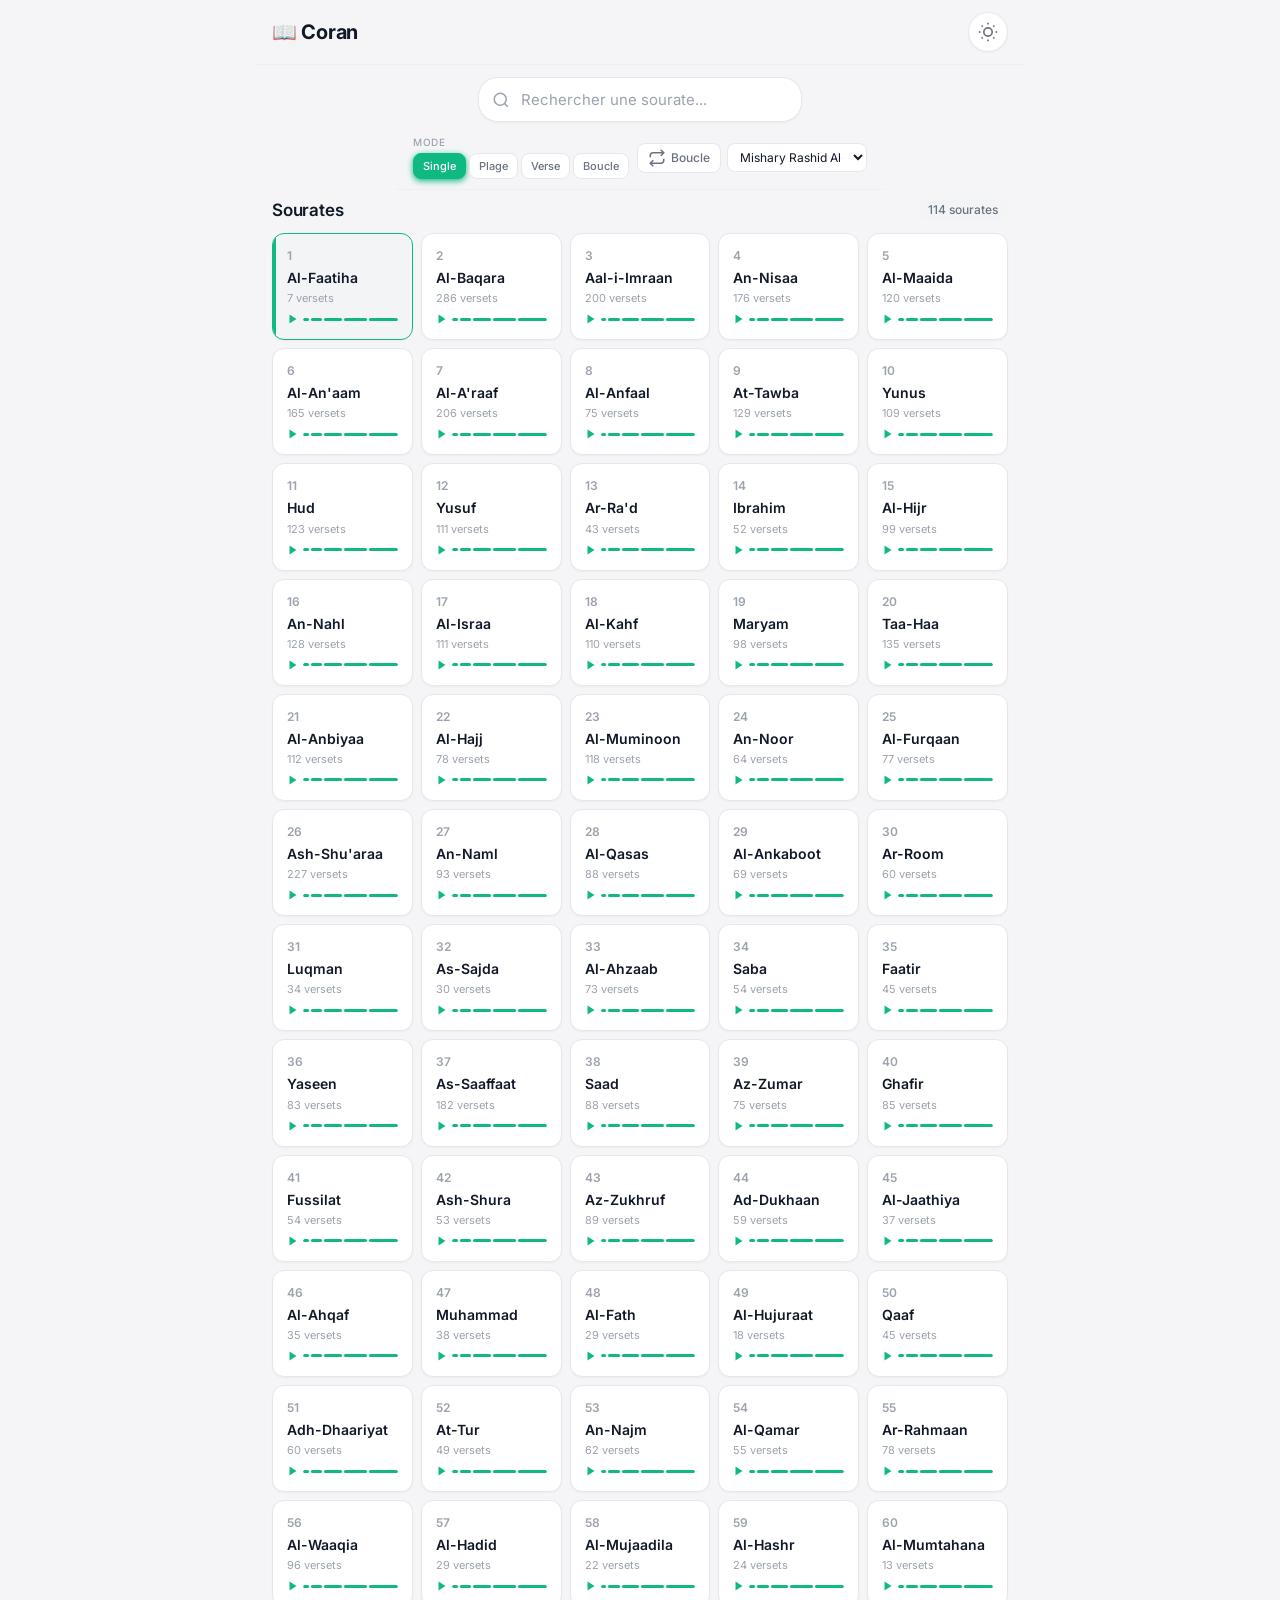
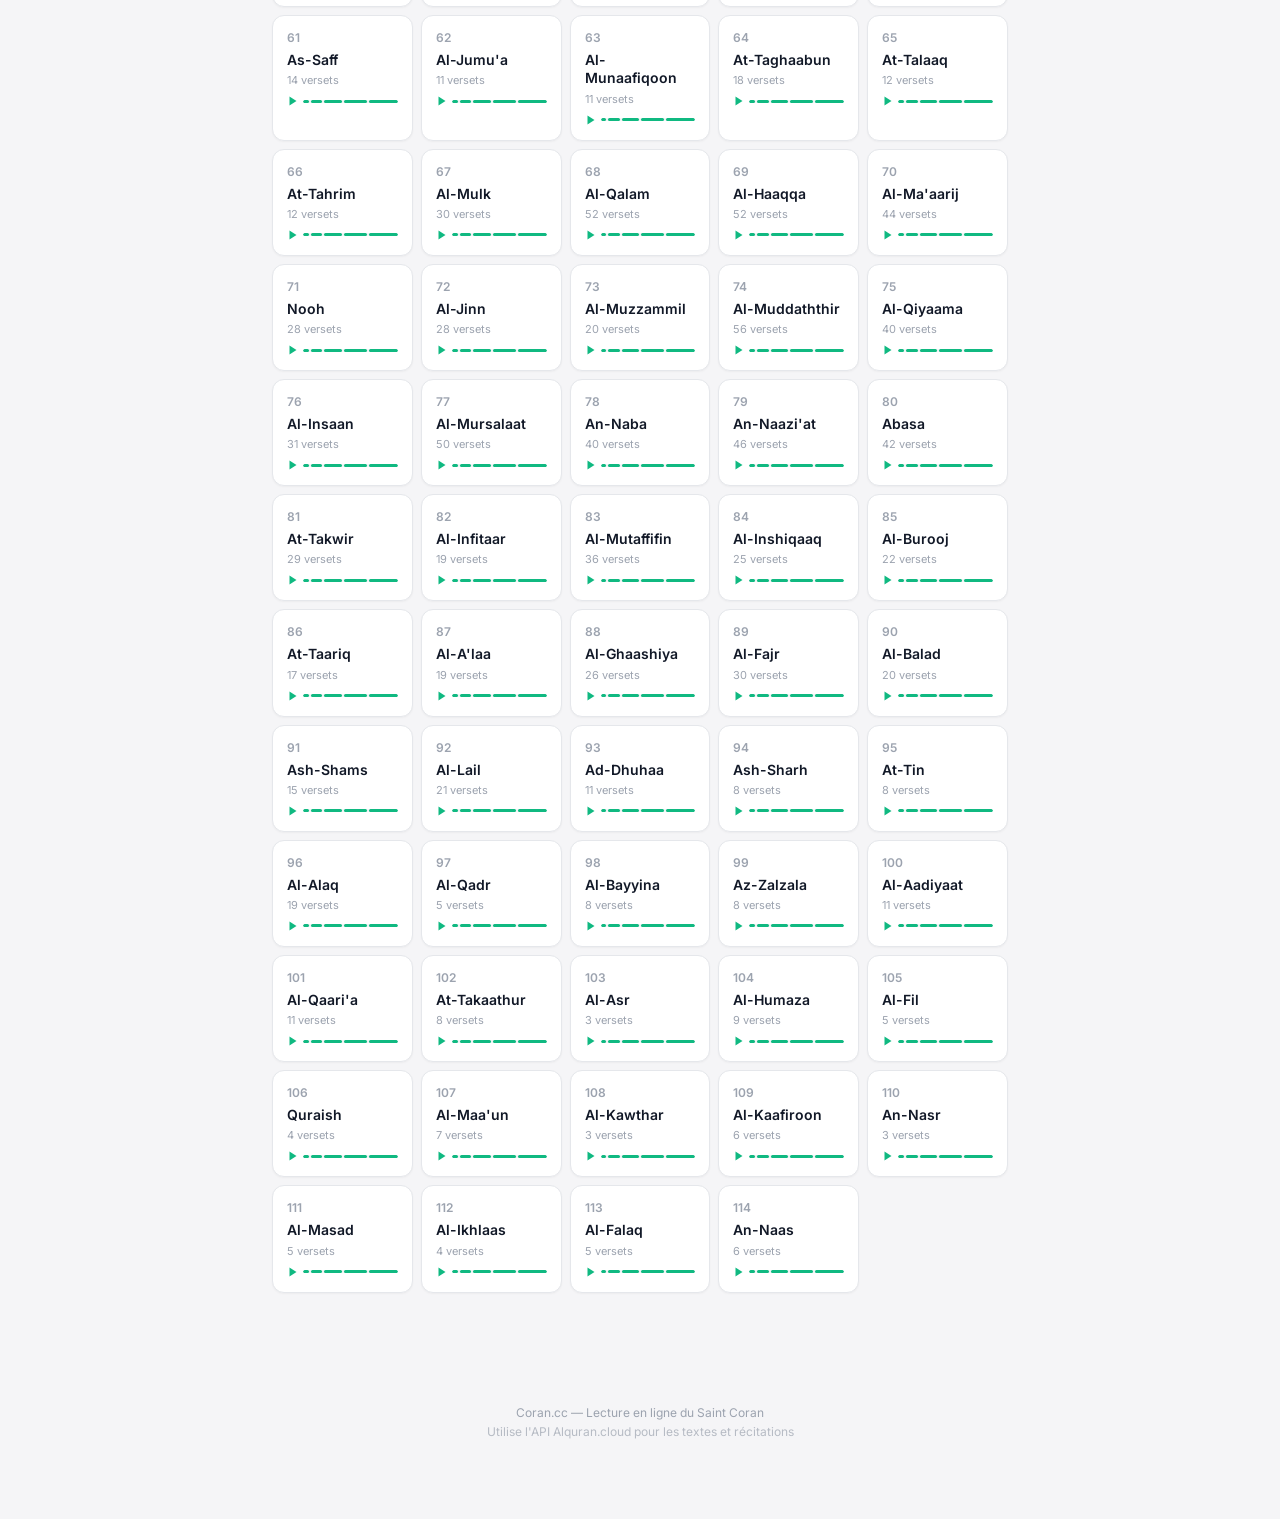
==== coran.html @ bd2a0361 "Fichier unique coran.html avec tout le code inline (CSS+JS dans le HTML, zero fichier externe, pas d" ====
<!DOCTYPE html>
<html lang="fr">
<head>
  <meta charset="UTF-8">
  <meta name="viewport" content="width=device-width, initial-scale=1.0">
  <meta name="description" content="Lisez le Coran en ligne avec récitations audio, traductions et translitérations.">
  <meta name="theme-color" content="#10B981">
  <meta name="apple-mobile-web-app-capable" content="yes">
  <meta name="apple-mobile-web-app-status-bar-style" content="black-translucent">
  <meta name="apple-mobile-web-app-title" content="Coran">
  <link rel="icon" type="image/svg+xml" href="data:image/svg+xml,<svg xmlns='http://www.w3.org/2000/svg' viewBox='0 0 100 100'><rect width='100' height='100' rx='20' fill='%2310B981'/><text x='50' y='68' font-size='50' text-anchor='middle' fill='white' font-family='serif'>ق</text></svg>">
  <title>Coran — Lecture en ligne</title>
  <link rel="preconnect" href="https://fonts.googleapis.com">
  <link rel="preconnect" href="https://fonts.gstatic.com" crossorigin>
  <link href="https://fonts.googleapis.com/css2?family=Amiri:wght@400;700&family=Inter:wght@400;500;600;700&display=swap" rel="stylesheet">
  <style>
/* ============================================================
   Quran Web App — CSS (tout inline, pas de fichier externe)
   ============================================================ */
:root {
  --bg: #F5F5F7;
  --surface: #FFFFFF;
  --surface-alt: #F3F4F6;
  --border: #E5E7EB;
  --text: #111827;
  --text-secondary: #6B7280;
  --text-tertiary: #9CA3AF;
  --primary: #10B981;
  --primary-dark: #059669;
  --danger: #EF4444;
  --warning: #F59E0B;
  --shadow-sm: 0 1px 2px rgba(0,0,0,0.04);
  --shadow-md: 0 4px 12px rgba(0,0,0,0.06);
  --shadow-lg: 0 8px 24px rgba(0,0,0,0.08);
  --radius-sm: 8px;
  --radius-md: 12px;
  --radius-lg: 16px;
  --radius-xl: 20px;
  --header-bg: rgba(245, 245, 247, 0.85);
  --header-border: rgba(229, 231, 235, 0.5);
  --progress-bg: #E5E7EB;
  --glass-bg: rgba(255, 255, 255, 0.88);
  --verse-arabic-bg: #FFFFFF;
  --verse-glow: rgba(16, 185, 129, 0.12);
}
[data-theme="dark"] {
  --bg: #000000;
  --surface: #1C1C1E;
  --surface-alt: #2C2C2E;
  --border: #3A3A3C;
  --text: #F9FAFB;
  --text-secondary: #9CA3AF;
  --text-tertiary: #6B7280;
  --shadow-sm: 0 1px 2px rgba(0,0,0,0.2);
  --shadow-md: 0 4px 12px rgba(0,0,0,0.3);
  --shadow-lg: 0 8px 24px rgba(0,0,0,0.4);
  --header-bg: rgba(0, 0, 0, 0.85);
  --header-border: rgba(58, 58, 60, 0.5);
  --progress-bg: #3A3A3C;
  --verse-arabic-bg: #1C1C1E;
  --verse-glow: rgba(16, 185, 129, 0.15);
}
* { margin: 0; padding: 0; box-sizing: border-box; }
html, body { height: 100%; font-family: 'Inter', -apple-system, BlinkMacSystemFont, 'Segoe UI', sans-serif; background: var(--bg); color: var(--text); -webkit-font-smoothing: antialiased; transition: background 0.3s ease, color 0.3s ease; }
body { overflow-x: hidden; }
::-webkit-scrollbar { width: 6px; }
::-webkit-scrollbar-thumb { background: var(--border); border-radius: 3px; }
#app { display: flex; flex-direction: column; min-height: 100vh; max-width: 768px; margin: 0 auto; position: relative; }
.header { position: sticky; top: 0; z-index: 100; backdrop-filter: blur(20px); -webkit-backdrop-filter: blur(20px); background: var(--header-bg); border-bottom: 0.5px solid var(--header-border); }
.header-content { max-width: 768px; margin: 0 auto; padding: 12px 16px; display: flex; align-items: center; justify-content: space-between; }
.logo { font-size: 20px; font-weight: 700; letter-spacing: -0.3px; }
.header-actions { display: flex; gap: 8px; }
.icon-btn { width: 40px; height: 40px; border: none; background: var(--surface); border-radius: 50%; cursor: pointer; display: flex; align-items: center; justify-content: center; color: var(--text-secondary); transition: all 0.15s ease; box-shadow: var(--shadow-sm); border: 0.5px solid var(--border); }
.icon-btn:hover { color: var(--primary); transform: scale(1.05); }
.icon-btn:active { transform: scale(0.95); }
[data-theme="dark"] .sun { display: none; }
[data-theme="light"] .moon { display: none; }
.reading-options-bar { max-width: 768px; margin: 0 auto; padding: 10px 16px; position: sticky; top: 108px; z-index: 98; backdrop-filter: blur(20px); -webkit-backdrop-filter: blur(20px); background: var(--header-bg); border-bottom: 0.5px solid var(--header-border); }
.options-row { display: flex; align-items: center; justify-content: space-between; gap: 8px; flex-wrap: wrap; }
.mode-selector { display: flex; flex-direction: column; gap: 5px; min-width: 0; }
.mode-selector label { font-size: 10px; font-weight: 500; color: var(--text-tertiary); text-transform: uppercase; letter-spacing: 0.5px; }
.mode-chips { display: flex; gap: 3px; }
.mode-chip { padding: 5px 9px; border: 0.5px solid var(--border); border-radius: var(--radius-sm); background: var(--surface); color: var(--text-secondary); font-size: 11px; font-weight: 500; cursor: pointer; transition: all 0.15s ease; font-family: inherit; }
.mode-chip:hover { color: var(--text); border-color: var(--primary); }
.mode-chip.active { background: var(--primary); color: white; border-color: var(--primary); box-shadow: 0 2px 6px var(--primary); }
.mode-chip:active { transform: scale(0.96); }
.options-row-right { display: flex; align-items: center; gap: 6px; }
.loop-toggle { display: flex; align-items: center; gap: 5px; padding: 5px 10px; border: 0.5px solid var(--border); border-radius: var(--radius-sm); background: var(--surface); color: var(--text-secondary); font-size: 12px; font-weight: 500; cursor: pointer; transition: all 0.15s ease; font-family: inherit; }
.loop-toggle.active { background: var(--warning); color: white; border-color: var(--warning); box-shadow: 0 2px 6px var(--warning); }
.loop-toggle:active { transform: scale(0.96); }
.reciter-select { display: flex; flex-direction: column; gap: 3px; }
.reciter-select select { padding: 5px 8px; border: 0.5px solid var(--border); border-radius: var(--radius-sm); background: var(--surface); color: var(--text); font-size: 12px; font-family: inherit; outline: none; cursor: pointer; max-width: 140px; }
.reciter-select select:focus { border-color: var(--primary); }
.range-config-global, .page-config-global { padding: 8px 16px 10px; background: var(--header-bg); }
.range-config-global { margin-bottom: 0; }
.range-inputs { display: flex; gap: 6px; align-items: center; }
.range-field { display: flex; flex-direction: column; gap: 2px; }
.range-field label { font-size: 9px; color: var(--text-tertiary); text-transform: uppercase; letter-spacing: 0.3px; }
.range-field input { width: 50px; padding: 4px 6px; border: 0.5px solid var(--border); border-radius: 5px; background: var(--surface); color: var(--text); font-size: 12px; font-family: inherit; outline: none; }
.range-apply-btn { padding: 5px 12px; border: none; border-radius: var(--radius-sm); background: var(--primary); color: white; font-size: 11px; font-weight: 500; cursor: pointer; transition: all 0.15s ease; font-family: inherit; white-space: nowrap; }
.range-apply-btn:hover { background: var(--primary-dark); }
.range-apply-btn:active { transform: scale(0.97); }
.page-config-global { padding: 6px 16px 8px; }
.page-input-row { display: flex; gap: 6px; align-items: center; }
.page-input-row label { font-size: 10px; color: var(--text-tertiary); text-transform: uppercase; letter-spacing: 0.3px; white-space: nowrap; }
.page-input-row input { width: 60px; padding: 4px 6px; border: 0.5px solid var(--border); border-radius: 5px; background: var(--surface); color: var(--text); font-size: 12px; font-family: inherit; outline: none; }
.page-go-btn { padding: 5px 12px; border: none; border-radius: var(--radius-sm); background: var(--primary); color: white; font-size: 11px; font-weight: 500; cursor: pointer; transition: all 0.15s ease; font-family: inherit; white-space: nowrap; }
.page-go-btn:hover { background: var(--primary-dark); }
.page-go-btn:active { transform: scale(0.97); }
.search-container { max-width: 768px; margin: 0 auto; padding: 12px 16px 4px; position: relative; z-index: 97; }
.search-box { position: relative; display: flex; align-items: center; }
.search-icon { position: absolute; left: 14px; color: var(--text-tertiary); pointer-events: none; }
#searchInput { width: 100%; padding: 12px 40px 12px 42px; border: 0.5px solid var(--border); border-radius: var(--radius-xl); background: var(--surface); color: var(--text); font-size: 15px; font-family: inherit; outline: none; transition: all 0.15s ease; box-shadow: var(--shadow-sm); }
#searchInput:focus { border-color: var(--primary); box-shadow: 0 0 0 3px var(--primary), var(--shadow-sm); }
#searchInput::placeholder { color: var(--text-tertiary); }
.search-clear { position: absolute; right: 10px; width: 28px; height: 28px; border: none; background: var(--surface-alt); border-radius: 50%; cursor: pointer; display: flex; align-items: center; justify-content: center; color: var(--text-secondary); font-size: 14px; transition: all 0.15s ease; }
.search-clear:hover { color: var(--danger); }
.search-results { position: absolute; top: 100%; left: 0; right: 0; background: var(--surface); border-radius: var(--radius-lg); box-shadow: var(--shadow-lg); border: 0.5px solid var(--border); max-height: 300px; overflow-y: auto; z-index: 200; }
.search-result-item { padding: 12px 16px; cursor: pointer; border-bottom: 0.5px solid var(--border); transition: background 0.1s ease; display: flex; align-items: center; gap: 10px; }
.search-result-item:hover { background: var(--surface-alt); }
.search-result-item:last-child { border-bottom: none; }
.search-result-item .sr-number { width: 32px; height: 32px; border-radius: 50%; background: var(--surface-alt); display: flex; align-items: center; justify-content: center; font-size: 12px; font-weight: 600; color: var(--text-secondary); flex-shrink: 0; }
.search-result-item .sr-info { flex: 1; }
.search-result-item .sr-name { font-size: 14px; font-weight: 500; color: var(--text); }
.search-result-item .sr-meta { font-size: 11px; color: var(--text-tertiary); margin-top: 2px; }
.main { flex: 1; padding-bottom: 80px; }
.section { max-width: 768px; margin: 0 auto; padding: 8px 16px 16px; }
.section-header { display: flex; align-items: center; justify-content: space-between; margin-bottom: 12px; }
.section-header h2 { font-size: 17px; font-weight: 600; letter-spacing: -0.2px; }
.badge { font-size: 12px; padding: 4px 10px; border-radius: 10px; background: var(--surface-alt); color: var(--text-secondary); font-weight: 500; }
.surah-grid { display: grid; grid-template-columns: repeat(auto-fill, minmax(140px, 1fr)); gap: 8px; }
.surah-card { background: var(--surface); border: 0.5px solid var(--border); border-radius: var(--radius-md); padding: 14px; cursor: pointer; transition: all 0.15s ease; box-shadow: var(--shadow-sm); position: relative; overflow: hidden; }
.surah-card:hover { transform: translateY(-2px); box-shadow: var(--shadow-md); border-color: var(--primary); }
.surah-card:active { transform: translateY(0); }
.surah-card.active { border-color: var(--primary); background: var(--surface-alt); }
.surah-card.active::before { content: ''; position: absolute; left: 0; top: 0; bottom: 0; width: 3px; background: var(--primary); border-radius: 0 2px 2px 0; }
.surah-card-number { font-size: 12px; font-weight: 600; color: var(--text-tertiary); margin-bottom: 6px; }
.surah-card-name { font-size: 14px; font-weight: 600; color: var(--text); margin-bottom: 4px; line-height: 1.3; }
.surah-card-meta { font-size: 11px; color: var(--text-tertiary); }
.surah-card-audio { margin-top: 8px; display: flex; align-items: center; gap: 4px; }
.surah-card-audio svg { width: 12px; height: 12px; color: var(--primary); flex-shrink: 0; }
.surah-card-audio .audio-dots { display: flex; gap: 2px; flex: 1; height: 3px; background: var(--surface-alt); border-radius: 2px; overflow: hidden; }
.surah-card-audio .audio-dots span { display: block; height: 100%; background: var(--primary); border-radius: 2px; }
.surah-downloaded-badge { position: absolute; top: 6px; right: 6px; font-size: 10px; color: var(--primary); font-weight: 600; }
.reader-header { display: flex; align-items: center; justify-content: space-between; margin-bottom: 16px; padding-top: 4px; }
.back-btn { display: flex; align-items: center; gap: 6px; padding: 8px 14px; border: 0.5px solid var(--border); border-radius: var(--radius-sm); background: var(--surface); color: var(--text); font-size: 14px; font-weight: 500; cursor: pointer; transition: all 0.15s ease; font-family: inherit; }
.back-btn:hover { border-color: var(--primary); color: var(--primary); }
.back-btn:active { transform: scale(0.97); }
.reader-info { flex: 1; text-align: center; }
#readerSurahName { font-size: 18px; font-weight: 700; margin-bottom: 4px; }
.verse-badge { display: inline-block; font-size: 12px; font-weight: 500; color: white; background: var(--primary); padding: 2px 10px; border-radius: 10px; }
.text-options { display: flex; gap: 4px; background: var(--surface-alt); border-radius: var(--radius-md); padding: 3px; margin-bottom: 12px; }
.opt-btn { padding: 6px 12px; border: none; border-radius: var(--radius-sm); background: transparent; color: var(--text-secondary); font-size: 12px; font-weight: 500; cursor: pointer; transition: all 0.15s ease; font-family: inherit; white-space: nowrap; }
.opt-btn.active { background: var(--surface); color: var(--text); box-shadow: var(--shadow-sm); }
.opt-btn:hover:not(.active) { color: var(--text); }
.verse-display { background: var(--surface); border: 0.5px solid var(--border); border-radius: var(--radius-xl); padding: 24px; margin-bottom: 16px; box-shadow: var(--shadow-md); min-height: 200px; transition: all 0.2s ease; }
.verse-display.reciting { box-shadow: 0 0 0 1.5px var(--primary), var(--shadow-lg), 0 0 30px var(--verse-glow); }
.verse-arabic { text-align: center; min-height: 80px; }
.verse-number { font-size: 13px; font-weight: 500; color: var(--text-tertiary); margin-bottom: 12px; }
.arabic-text { font-family: 'Amiri', 'Traditional Arabic', 'Scheherazade New', serif; font-size: clamp(24px, 5vw, 36px); line-height: 2; color: var(--text); font-weight: 400; direction: rtl; text-align: center; word-spacing: 0.05em; }
.verse-transliteration { margin-top: 16px; padding: 14px; background: var(--surface-alt); border-radius: var(--radius-md); text-align: center; }
.translit-text { font-size: 14px; line-height: 1.6; color: var(--text-secondary); font-style: italic; }
.verse-translation { margin-top: 16px; padding: 14px; background: var(--surface-alt); border-radius: var(--radius-md); }
.translation-text { font-size: 14px; line-height: 1.6; color: var(--text); text-align: left; }
.player-controls { background: var(--surface); border: 0.5px solid var(--border); border-radius: var(--radius-xl); padding: 14px 16px; box-shadow: var(--shadow-md); }
.player-info { display: flex; align-items: center; justify-content: space-between; margin-bottom: 10px; }
.player-status { font-size: 12px; font-weight: 500; color: var(--text-secondary); }
.player-time { font-size: 12px; color: var(--text-tertiary); font-variant-numeric: tabular-nums; }
.player-buttons { display: flex; align-items: center; justify-content: center; gap: 4px; margin-bottom: 10px; }
.player-btn { width: 44px; height: 44px; border: 0.5px solid var(--border); border-radius: 50%; background: var(--surface); color: var(--text); cursor: pointer; display: flex; align-items: center; justify-content: center; transition: all 0.15s ease; box-shadow: var(--shadow-sm); }
.player-btn:hover { color: var(--primary); border-color: var(--primary); transform: scale(1.05); }
.player-btn:active { transform: scale(0.93); }
.play-btn { width: 56px; height: 56px; border-radius: 50%; background: var(--primary); color: white; border: none; box-shadow: 0 4px 12px var(--primary), 0 2px 4px rgba(0,0,0,0.1); }
.play-btn:hover { transform: scale(1.06); background: var(--primary-dark); }
.play-btn:active { transform: scale(0.95); }
.player-progress { padding: 0 4px; }
.progress-bar { width: 100%; height: 4px; -webkit-appearance: none; appearance: none; background: var(--progress-bg); border-radius: 2px; outline: none; cursor: pointer; }
.progress-bar::-webkit-slider-thumb { -webkit-appearance: none; width: 14px; height: 14px; border-radius: 50%; background: var(--primary); cursor: pointer; box-shadow: 0 1px 4px rgba(0,0,0,0.2); }
.progress-bar::-moz-range-thumb { width: 14px; height: 14px; border-radius: 50%; background: var(--primary); cursor: pointer; border: none; }
.footer { text-align: center; padding: 16px 16px 80px; font-size: 12px; color: var(--text-tertiary); max-width: 768px; margin: 0 auto; }
.footer-small { margin-top: 4px; opacity: 0.7; }
.download-btn { display: flex; align-items: center; justify-content: center; gap: 8px; width: 100%; padding: 12px; border: 0.5px solid var(--border); border-radius: var(--radius-md); background: var(--surface); color: var(--text); font-size: 14px; font-weight: 500; cursor: pointer; transition: all 0.15s ease; margin-top: 8px; font-family: inherit; box-shadow: var(--shadow-sm); }
.download-btn:hover { border-color: var(--primary); color: var(--primary); box-shadow: var(--shadow-md); }
.download-btn:active { transform: scale(0.98); }
.loading-spinner { display: flex; align-items: center; justify-content: center; padding: 40px; gap: 8px; }
.spinner { width: 24px; height: 24px; border: 2px solid var(--border); border-top-color: var(--primary); border-radius: 50%; animation: spin 0.8s linear infinite; }
@keyframes spin { to { transform: rotate(360deg); } }
.empty-state { text-align: center; padding: 40px 20px; color: var(--text-tertiary); }
.empty-state svg { width: 48px; height: 48px; margin-bottom: 12px; opacity: 0.4; }
.empty-state p { font-size: 14px; }
@media (max-width: 480px) {
  .surah-grid { grid-template-columns: repeat(2, 1fr); gap: 6px; }
  .surah-card { padding: 10px; }
  .surah-card-name { font-size: 13px; }
  .mode-chips { flex-wrap: wrap; }
  .options-row { flex-direction: column; align-items: stretch; }
  .mode-selector { flex-direction: row; align-items: center; gap: 8px; }
  .mode-selector label { display: none; }
  .mode-chips { flex: 1; justify-content: space-around; }
  .options-row-right { justify-content: center; }
  .range-inputs { flex-wrap: wrap; }
  .range-field { min-width: 60px; }
  .page-input-row { flex-wrap: wrap; }
  .page-input-row input { width: 60px; }
}
@media (prefers-reduced-motion: reduce) { * { animation-duration: 0.01ms !important; transition-duration: 0.01ms !important; } }
  </style>
</head>
<body>
  <div id="app">
    <header class="header">
      <div class="header-content">
        <h1 class="logo">📖 Coran</h1>
        <div class="header-actions">
          <button class="icon-btn" id="themeToggle" title="Changer le thème">
            <svg class="sun" width="20" height="20" viewBox="0 0 24 24" fill="none" stroke="currentColor" stroke-width="2"><circle cx="12" cy="12" r="5"/><line x1="12" y1="1" x2="12" y2="3"/><line x1="12" y1="21" x2="12" y2="23"/><line x1="4.22" y1="4.22" x2="5.64" y2="5.64"/><line x1="18.36" y1="18.36" x2="19.78" y2="19.78"/><line x1="1" y1="12" x2="3" y2="12"/><line x1="21" y1="12" x2="23" y2="12"/><line x1="4.22" y1="19.78" x2="5.64" y2="18.36"/><line x1="18.36" y1="5.64" x2="19.78" y2="4.22"/></svg>
            <svg class="moon" width="20" height="20" viewBox="0 0 24 24" fill="none" stroke="currentColor" stroke-width="2"><path d="M21 12.79A9 9 0 1 1 11.21 3 7 7 0 0 0 21 12.79z"/></svg>
          </button>
        </div>
      </div>
    </header>
    <div class="search-container">
      <div class="search-box">
        <svg class="search-icon" width="18" height="18" viewBox="0 0 24 24" fill="none" stroke="currentColor" stroke-width="2"><circle cx="11" cy="11" r="8"/><line x1="21" y1="21" x2="16.65" y2="16.65"/></svg>
        <input type="text" id="searchInput" placeholder="Rechercher une sourate..." autocomplete="off">
        <button class="search-clear" id="searchClear" style="display:none">✕</button>
      </div>
      <div class="search-results" id="searchResults" style="display:none"></div>
    </div>
    <div class="reading-options-bar">
      <div class="options-row">
        <div class="mode-selector">
          <label>Mode</label>
          <div class="mode-chips">
            <button class="mode-chip active" data-mode="single">Single</button>
            <button class="mode-chip" data-mode="range">Plage</button>
            <button class="mode-chip" data-mode="page">Verse</button>
            <button class="mode-chip" data-mode="loop">Boucle</button>
          </div>
        </div>
        <div class="options-row-right">
          <button class="loop-toggle" id="loopToggle" title="Activer la boucle">
            <svg width="18" height="18" viewBox="0 0 24 24" fill="none" stroke="currentColor" stroke-width="2"><polyline points="17 1 21 5 17 9"/><path d="M3 11V9a4 4 0 0 1 4-4h14"/><polyline points="7 23 3 19 7 15"/><path d="M21 13v2a4 4 0 0 1-4 4H3"/></svg>
            <span>Boucle</span>
          </button>
          <div class="reciter-select">
            <select id="reciterSelect"></select>
          </div>
        </div>
      </div>
      <div class="range-config-global" id="rangeConfigGlobal" style="display:none">
        <div class="range-inputs">
          <div class="range-field">
            <label>Du verset</label>
            <input type="number" id="rangeStartGlobal" min="1" value="1">
          </div>
          <div class="range-field">
            <label>Au verset</label>
            <input type="number" id="rangeEndGlobal" min="1" value="5">
          </div>
          <button class="range-apply-btn" id="rangeApplyBtnGlobal">Appliquer</button>
        </div>
      </div>
      <div class="page-config-global" id="pageConfigGlobal" style="display:none">
        <div class="page-input-row">
          <label style="font-size:10px;color:var(--text-tertiary);text-transform:uppercase;letter-spacing:0.3px;white-space:nowrap">Aller au verset</label>
          <input type="number" id="pageInputGlobal" min="1" max="604" value="1" style="width:60px;padding:4px 6px;border:0.5px solid var(--border);border-radius:5px;background:var(--surface);color:var(--text);font-size:12px;font-family:inherit;outline:none">
          <button class="page-go-btn" id="pageGoBtnGlobal">Aller</button>
        </div>
      </div>
    </div>
    <main class="main">
      <section class="section" id="surahList">
        <div class="section-header">
          <h2>Sourates</h2>
          <span class="badge" id="surahCount">114 sourates</span>
        </div>
        <div class="surah-grid" id="surahGrid"></div>
      </section>
      <section class="section" id="readerSection" style="display:none">
        <div class="reader-header">
          <button class="back-btn" id="backToList">
            <svg width="24" height="24" viewBox="0 0 24 24" fill="none" stroke="currentColor" stroke-width="2"><polyline points="15 18 9 12 15 6"/></svg>
            Retour
          </button>
          <div class="reader-info">
            <h2 id="readerSurahName">—</h2>
            <span id="readerVerseInfo" class="verse-badge">Verset 1</span>
          </div>
        </div>
        <div class="text-options">
          <button class="opt-btn active" data-opt="arabic">Arabe</button>
          <button class="opt-btn" data-opt="transliteration">Phonétique</button>
          <button class="opt-btn" data-opt="translation">Traduction</button>
        </div>
        <div class="verse-display" id="verseDisplay">
          <div class="verse-arabic" id="verseArabic">
            <p class="verse-number" id="verseNumber">1</p>
            <p class="arabic-text" id="arabicText">—</p>
          </div>
          <div class="verse-transliteration" id="verseTransliteration" style="display:none">
            <p class="translit-text" id="transliterationText">—</p>
          </div>
          <div class="verse-translation" id="verseTranslation" style="display:none">
            <p class="translation-text" id="translationText">—</p>
          </div>
        </div>
        <div class="player-controls">
          <div class="player-info">
            <span class="player-status" id="playerStatus">Prêt</span>
            <span class="player-time" id="playerTime">0:00</span>
          </div>
          <div class="player-buttons">
            <button class="player-btn" id="prevSurahBtn" title="Sourate précédente">
              <svg width="20" height="20" viewBox="0 0 24 24" fill="none" stroke="currentColor" stroke-width="2"><polygon points="19 20 9 12 19 4 19 20"/><line x1="5" y1="19" x2="5" y2="5"/></svg>
            </button>
            <button class="player-btn" id="prevVerseBtn" title="Verset précédent">
              <svg width="20" height="20" viewBox="0 0 24 24" fill="none" stroke="currentColor" stroke-width="2"><polygon points="11 19 2 12 11 5 11 19"/><polygon points="22 19 13 12 22 5 22 19"/></svg>
            </button>
            <button class="play-btn" id="playBtn" title="Lecture / Pause">
              <svg class="play-icon" width="32" height="32" viewBox="0 0 24 24" fill="currentColor"><polygon points="5 3 19 12 5 21 5 3"/></svg>
              <svg class="pause-icon" width="32" height="32" viewBox="0 0 24 24" fill="currentColor" style="display:none"><rect x="6" y="4" width="4" height="16"/><rect x="14" y="4" width="4" height="16"/></svg>
            </button>
            <button class="player-btn" id="nextVerseBtn" title="Verset suivant">
              <svg width="20" height="20" viewBox="0 0 24 24" fill="none" stroke="currentColor" stroke-width="2"><polygon points="23 19 14 12 23 5 23 19"/><polygon points="10 19 5 12 10 5 10 19"/></svg>
            </button>
            <button class="player-btn" id="nextSurahBtn" title="Sourate suivante">
              <svg width="20" height="20" viewBox="0 0 24 24" fill="none" stroke="currentColor" stroke-width="2"><polygon points="5 20 15 12 5 4 5 20"/><line x1="19" y1="19" x2="19" y2="5"/></svg>
            </button>
          </div>
          <div class="player-progress">
            <input type="range" class="progress-bar" id="progressBar" min="0" max="100" value="0" step="0.1">
          </div>
        </div>
        <button class="download-btn" id="downloadBtn" title="Télécharger pour hors-ligne">
          <svg width="20" height="20" viewBox="0 0 24 24" fill="none" stroke="currentColor" stroke-width="2"><path d="M21 15v4a2 2 0 0 1-2 2H5a2 2 0 0 1-2-2v-4"/><polyline points="7 10 12 15 17 10"/><line x1="12" y1="15" x2="12" y2="3"/></svg>
          <span>Télécharger</span>
        </button>
      </section>
    </main>
    <audio id="audioPlayer" style="display:none"></audio>
    <footer class="footer">
      <p>Coran.cc — Lecture en ligne du Saint Coran</p>
      <p class="footer-small">Utilise l'API Alquran.cloud pour les textes et récitations</p>
    </footer>
  </div>
  <script>
// ============================================================
// Quran Web App — JavaScript (tout inline, pas de fichier externe)
// ============================================================

const API = 'https://api.alquran.cloud/v1';

const SURAH_NAMES = [
  'Al-Faatiha','Al-Baqara','Aal-i-Imraan','An-Nisaa','Al-Maaida',
  "Al-An'aam","Al-A'raaf","Al-Anfaal","At-Tawba","Yunus",
  'Hud','Yusuf',"Ar-Ra'd","Ibrahim","Al-Hijr",
  'An-Nahl','Al-Israa','Al-Kahf','Maryam','Taa-Haa',
  'Al-Anbiyaa','Al-Hajj','Al-Muminoon','An-Noor','Al-Furqaan',
  "Ash-Shu'araa","An-Naml","Al-Qasas","Al-Ankaboot","Ar-Room",
  'Luqman','As-Sajda','Al-Ahzaab','Saba','Faatir',
  'Yaseen','As-Saaffaat','Saad','Az-Zumar','Ghafir',
  'Fussilat','Ash-Shura','Az-Zukhruf','Ad-Dukhaan','Al-Jaathiya',
  'Al-Ahqaf','Muhammad','Al-Fath','Al-Hujuraat','Qaaf',
  'Adh-Dhaariyat','At-Tur','An-Najm','Al-Qamar','Ar-Rahmaan',
  'Al-Waaqia','Al-Hadid','Al-Mujaadila','Al-Hashr','Al-Mumtahana',
  'As-Saff','Al-Jumu\'a','Al-Munaafiqoon','At-Taghaabun','At-Talaaq',
  'At-Tahrim','Al-Mulk','Al-Qalam','Al-Haaqqa','Al-Ma\'aarij',
  'Nooh','Al-Jinn','Al-Muzzammil','Al-Muddaththir','Al-Qiyaama',
  'Al-Insaan','Al-Mursalaat','An-Naba','An-Naazi\'at','Abasa','At-Takwir',
  'Al-Infitaar','Al-Mutaffifin','Al-Inshiqaaq','Al-Burooj','At-Taariq',
  "Al-A'laa","Al-Ghaashiya",'Al-Fajr','Al-Balad','Ash-Shams',
  'Al-Lail','Ad-Dhuhaa','Ash-Sharh','At-Tin','Al-Alaq',
  'Al-Qadr','Al-Bayyina','Az-Zalzala','Al-Aadiyaat','Al-Qaari\'a',
  'At-Takaathur','Al-Asr','Al-Humaza','Al-Fil','Quraish',
  "Al-Maa'un",'Al-Kawthar','Al-Kaafiroon','An-Nasr','Al-Masad',
  'Al-Ikhlaas','Al-Falaq','An-Naas',
];

const AYAH_COUNTS = [
  7,286,200,176,120,165,206,75,129,109,123,111,43,52,99,128,111,110,98,135,
  112,78,118,64,77,227,93,88,69,60,34,30,73,54,45,83,182,88,75,85,54,53,
  89,59,37,35,38,29,18,45,60,49,62,55,78,96,29,22,24,13,14,11,11,18,12,
  12,30,52,52,44,28,28,20,56,40,31,50,40,46,42,29,19,36,25,22,17,19,26,
  30,20,15,21,11,8,8,19,5,8,8,11,11,8,3,9,5,4,7,3,6,3,5,4,5,6,
];

const RECITERS = [
  { id: 'ar.alafasy', label: 'Mishary Rashid Al-Afasy' },
  { id: 'ar.husary', label: 'Mahmoud Khalil Al-Husary' },
  { id: 'ar.husarymujawwad', label: 'Al-Husary (Mujawwad)' },
  { id: 'ar.minshawi', label: 'Mohamed Siddiq El-Minshawi' },
  { id: 'ar.minshawimujawwad', label: 'El-Minshawi (Mujawwad)' },
  { id: 'ar.abdulbasitmurattal', label: 'Abdul Basit (Murattal)' },
  { id: 'ar.abdulbasitmujawwad', label: 'Abdul Basit (Mujawwad)' },
  { id: 'ar.shaatree', label: 'Abu Bakr Al-Shaatree' },
  { id: 'ar.abdurrahmaansudais', label: 'Abdurrahman As-Sudais' },
  { id: 'ar.saoodshuraym', label: 'Saood Al-Shuraym' },
  { id: 'ar.hudhaify', label: 'Ali Al-Hudhaify' },
  { id: 'ar.mahermuaiqly', label: 'Maher Al Muaiqly' },
  { id: 'ar.yasseraldossari', label: 'Yasser Al-Dossari' },
  { id: 'ar.ahmedajamy', label: 'Ahmed Al-Ajamy' },
  { id: 'ar.nasseralqatami', label: 'Nasser Al-Qatami' },
  { id: 'ar.hanirifai', label: 'Hani Ar-Rifai' },
];

const state = {
  currentSurah: 1,
  currentVerse: 1,
  reciter: 'ar.alafasy',
  showArabic: true,
  showTransliteration: false,
  showTranslation: false,
  theme: localStorage.getItem('quran-theme') || 'light',
  isPlaying: false,
  searchQuery: '',
  readingMode: 'single',
  rangeStart: 1,
  rangeEnd: 5,
  loopEnabled: false,
  currentPage: 1,
  downloadedSurahs: {},
  downloading: {},
};

const $ = (sel) => document.querySelector(sel);
const $$ = (sel) => document.querySelectorAll(sel);

function init() {
  applyTheme(state.theme);
  loadSurahs();
  setupEventListeners();
  setupAudioPlayer();
  loadCacheStatus();
  syncGlobalUI();
}

function syncGlobalUI() {
  $$('.mode-chip').forEach(chip => {
    chip.classList.toggle('active', chip.dataset.mode === state.readingMode);
  });
  const loopBtn = $('#loopToggle');
  loopBtn.classList.toggle('active', state.loopEnabled);
  loopBtn.querySelector('span').textContent = state.loopEnabled ? 'Boucle ✓' : 'Boucle';
  $('#rangeConfigGlobal').style.display = state.readingMode === 'range' ? 'block' : 'none';
  $('#rangeStartGlobal').value = state.rangeStart;
  $('#rangeEndGlobal').value = state.rangeEnd;
  $('#pageConfigGlobal').style.display = state.readingMode === 'page' ? 'block' : 'none';
  $('#pageInputGlobal').value = state.currentPage;
  const reciterSelect = $('#reciterSelect');
  reciterSelect.value = state.reciter;
}

function applyTheme(theme) {
  document.documentElement.setAttribute('data-theme', theme);
  localStorage.setItem('quran-theme', theme);
}

function toggleTheme() {
  state.theme = state.theme === 'light' ? 'dark' : 'light';
  applyTheme(state.theme);
}

function loadSurahs() {
  const grid = $('#surahGrid');
  const countEl = $('#surahCount');
  grid.innerHTML = '<div class="loading-spinner"><div class="spinner"></div></div>';
  try {
    renderSurahList(grid);
    countEl.textContent = `${SURAH_NAMES.length} sourates`;
  } catch {
    grid.innerHTML = '<div class="empty-state"><p>Impossible de charger les sourates.</p></div>';
  }
}

function renderSurahList(grid) {
  grid.innerHTML = '';
  SURAH_NAMES.forEach((name, i) => {
    const num = i + 1;
    const count = AYAH_COUNTS[i];
    const card = document.createElement('div');
    card.className = 'surah-card' + (num === state.currentSurah ? ' active' : '');
    card.dataset.surah = num;
    const dots = Array.from({ length: 5 }, (_, j) =>
      `<span style="width:${(j + 1) * 20}%"></span>`
    ).join('');
    const badge = state.downloadedSurahs[num] ? '<span class="surah-downloaded-badge" style="position:absolute;top:6px;right:6px;font-size:10px;color:var(--primary);font-weight:600">✓</span>' : '';
    card.innerHTML = `
      ${badge}
      <div class="surah-card-number">${num}</div>
      <div class="surah-card-name">${name}</div>
      <div class="surah-card-meta">${count} versets</div>
      <div class="surah-card-audio">
        <svg viewBox="0 0 24 24" fill="currentColor"><polygon points="5 3 19 12 5 21 5 3"/></svg>
        <div class="audio-dots">${dots}</div>
      </div>
    `;
    card.addEventListener('click', () => openSurah(num));
    grid.appendChild(card);
  });
  const active = grid.querySelector('.surah-card.active');
  if (active) {
    setTimeout(() => active.scrollIntoView({ behavior: 'smooth', block: 'center' }), 100);
  }
}

function openSurah(surahNum) {
  state.currentSurah = surahNum;
  state.currentVerse = 1;
  state.isPlaying = false;
  $('#surahList').style.display = 'none';
  $('#readerSection').style.display = 'block';
  $('#readerSurahName').textContent = SURAH_NAMES[surahNum - 1];
  const total = AYAH_COUNTS[surahNum - 1];
  $('#readerVerseInfo').textContent = `Verset 1 / ${total}`;
  $('#verseNumber').textContent = '1';
  $('#verseNumber').style.opacity = '0';
  $('#arabicText').textContent = 'Chargement...';
  $('#transliterationText').textContent = '';
  $('#translationText').textContent = '';
  updatePlayButton();
  updatePlayerStatus('Prêt');
  $('#audioPlayer').currentTime = 0;
  $('#progressBar').value = 0;
  loadVerse(surahNum, 1);
  renderSurahList($('#surahGrid'));
  history.replaceState(null, '', `#surah-${surahNum}`);
}

function closeReader() {
  if (state.isPlaying) stopPlayback();
  $('#readerSection').style.display = 'none';
  $('#surahList').style.display = 'block';
  $('#audioPlayer').pause();
  state.isPlaying = false;
  updatePlayButton();
  renderSurahList($('#surahGrid'));
}

function setReadingMode(mode) {
  state.readingMode = mode;
  state.loopEnabled = false;
  $$('.mode-chip').forEach(chip => {
    chip.classList.toggle('active', chip.dataset.mode === mode);
  });
  $('#rangeConfigGlobal').style.display = mode === 'range' ? 'block' : 'none';
  $('#pageConfigGlobal').style.display = mode === 'page' ? 'block' : 'none';
  $('#loopToggle').classList.toggle('active', state.loopEnabled);
  $('#loopToggle').querySelector('span').textContent = state.loopEnabled ? 'Boucle ✓' : 'Boucle';
}

function applyGlobalRange() {
  let start = parseInt($('#rangeStartGlobal').value, 10) || 1;
  let end = parseInt($('#rangeEndGlobal').value, 10) || 5;
  const max = AYAH_COUNTS[state.currentSurah - 1] || AYAH_COUNTS[0] || 100;
  start = Math.max(1, Math.min(start, max));
  end = Math.max(start, Math.min(end, max));
  state.rangeStart = start;
  state.rangeEnd = end;
  if ($('#readerSection').style.display === 'none') {
    openSurah(1);
  }
  state.currentVerse = start;
  updatePlayerStatus(`Plage: verset ${start}-${end}`);
  loadVerse(state.currentSurah, start);
}

function applyGlobalPage() {
  let target = parseInt($('#pageInputGlobal').value, 10) || 1;
  const max = AYAH_COUNTS[state.currentSurah - 1] || AYAH_COUNTS[0] || 100;
  target = Math.max(1, Math.min(target, max));
  if ($('#readerSection').style.display === 'none') {
    openSurah(1);
  }
  state.currentVerse = target;
  state.currentPage = target;
  updatePlayerStatus(`Verset ${target}`);
  loadVerse(state.currentSurah, target);
}

function toggleLoop() {
  state.loopEnabled = !state.loopEnabled;
  const btn = $('#loopToggle');
  btn.classList.toggle('active', state.loopEnabled);
  btn.querySelector('span').textContent = state.loopEnabled ? 'Boucle ✓' : 'Boucle';
  updatePlayerStatus(state.loopEnabled ? 'Boucle activée' : 'Boucle désactivée');
}

function setReciter(reciterId) {
  state.reciter = reciterId;
  const select = $('#reciterSelect');
  if (select) select.value = reciterId;
  if (state.isPlaying) {
    stopPlayback();
    playCurrentVerse();
  }
}

async function loadVerse(surah, verse) {
  if (verse > AYAH_COUNTS[surah - 1] || verse < 1) return;
  if (surah < 1 || surah > 114) return;
  state.currentVerse = verse;
  $('#verseNumber').textContent = verse;
  $('#readerVerseInfo').textContent = `Verset ${verse} / ${AYAH_COUNTS[surah - 1]}`;
  $('#verseNumber').animate([{ opacity: 0 }, { opacity: 1 }], { duration: 200 });
  const [arabic, translit, translation] = await Promise.all([
    fetchArabic(surah, verse),
    fetchTransliteration(surah, verse),
    fetchTranslation(surah, verse),
  ]);
  if (state.showArabic && arabic) $('#arabicText').textContent = arabic;
  if (state.showTransliteration && translit) $('#transliterationText').textContent = translit;
  if (state.showTranslation && translation) $('#translationText').textContent = translation;
}

async function fetchArabic(surah, verse) {
  try {
    const r = await fetch(`${API}/ayah/${surah}:${verse}/quran-uthmani`);
    const d = await r.json();
    return d.data?.text || '';
  } catch { return ''; }
}

async function fetchTransliteration(surah, verse) {
  try {
    const r = await fetch(`${API}/ayah/${surah}:${verse}/en.transliteration`);
    const d = await r.json();
    return d.data?.text || '';
  } catch { return ''; }
}

async function fetchTranslation(surah, verse) {
  try {
    const r = await fetch(`${API}/ayah/${surah}:${verse}/fr.hamidullah`);
    const d = await r.json();
    return d.data?.text || '';
  } catch { return ''; }
}

function setupAudioPlayer() {
  const audio = $('#audioPlayer');
  audio.addEventListener('timeupdate', () => {
    if (!audio.duration) return;
    const pct = (audio.currentTime / audio.duration) * 100;
    $('#progressBar').value = Math.min(pct, 100);
    updatePlayerTime(formatTime(audio.currentTime));
  });
  audio.addEventListener('ended', () => { onAudioEnded(); });
  audio.addEventListener('error', () => {
    console.error('Audio error');
    stopPlayback();
    updatePlayerStatus('Erreur audio');
  });
}

function playCurrentVerse() {
  if (state.isPlaying) return;
  const surah = state.currentSurah;
  const verse = state.currentVerse;
  const url = getRecitationUrl(surah, verse, state.reciter);
  url.then(u => {
    if (u) playAudioUrl(u);
    else updatePlayerStatus('Audio non disponible');
  }).catch(() => updatePlayerStatus('Erreur'));
}

function playAudioUrl(url) {
  if (state.isPlaying) return;
  const audio = $('#audioPlayer');
  audio.src = url;
  audio.style.display = 'none';
  const playPromise = audio.play();
  if (playPromise !== undefined) {
    playPromise.catch(e => {
      console.error('Playback failed:', e);
      updatePlayerStatus('Erreur lecture');
      state.isPlaying = false;
      updatePlayButton();
    });
  }
  state.isPlaying = true;
  updatePlayButton();
  updatePlayerStatus('Lecture...');
}

function stopPlayback() {
  const audio = $('#audioPlayer');
  audio.pause();
  audio.currentTime = 0;
  state.isPlaying = false;
  updatePlayButton();
  updatePlayerStatus('En pause');
  $('#progressBar').value = 0;
}

function togglePlayback() {
  if (state.isPlaying) {
    stopPlayback();
  } else {
    if (state.readingMode === 'range') {
      playRange();
      return;
    }
    playCurrentVerse();
  }
}

function playRange() {
  const start = state.rangeStart;
  const end = state.rangeEnd;
  let current = start;
  function playNext() {
    if (current > end) {
      stopPlayback();
      updatePlayerStatus('Plage terminée');
      state.currentVerse = start;
      return;
    }
    state.currentVerse = current;
    loadVerse(state.currentSurah, current).then(() => {
      const url = getRecitationUrl(state.currentSurah, current, state.reciter);
      url.then(u => {
        if (u) {
          const audio = $('#audioPlayer');
          audio.src = u;
          audio.play().catch(() => {
            current++;
            playNext();
          });
        } else {
          current++;
          playNext();
        }
      }).catch(() => {
        current++;
        playNext();
      });
    });
  }
  playNext();
}

function onAudioEnded() {
  if (state.readingMode === 'range') return;
  if (state.loopEnabled) {
    const url = getRecitationUrl(state.currentSurah, state.currentVerse, state.reciter);
    url.then(u => { if (u) playAudioUrl(u); });
  } else {
    nextVerse();
  }
}

function prevVerse() {
  if (state.readingMode === 'range') {
    if (state.currentVerse > state.rangeStart) state.currentVerse--;
    return;
  }
  if (state.currentVerse > 1) {
    state.currentVerse--;
  } else if (state.currentSurah > 1) {
    state.currentSurah--;
    state.currentVerse = AYAH_COUNTS[state.currentSurah - 1];
  }
  loadVerse(state.currentSurah, state.currentVerse).then(() => {
    if (state.isPlaying) playCurrentVerse();
  });
}

function nextVerse() {
  const max = AYAH_COUNTS[state.currentSurah - 1];
  if (state.readingMode === 'range' && state.currentVerse < state.rangeEnd) {
    state.currentVerse++;
    return;
  }
  if (state.currentVerse < max) {
    state.currentVerse++;
  } else if (state.currentSurah < 114) {
    state.currentSurah++;
    state.currentVerse = 1;
  }
  loadVerse(state.currentSurah, state.currentVerse).then(() => {
    if (state.isPlaying) playCurrentVerse();
  });
}

function prevSurah() {
  if (state.currentSurah > 1) {
    state.currentSurah--;
    state.currentVerse = 1;
    loadVerse(state.currentSurah, state.currentVerse);
    if (state.isPlaying) stopPlayback();
    renderSurahList($('#surahGrid'));
  }
}

function nextSurah() {
  if (state.currentSurah < 114) {
    state.currentSurah++;
    state.currentVerse = 1;
    loadVerse(state.currentSurah, state.currentVerse);
    if (state.isPlaying) stopPlayback();
    renderSurahList($('#surahGrid'));
  }
}

async function getRecitationUrl(surah, verse, reciter) {
  try {
    const r = await fetch(`${API}/ayah/${surah}:${verse}/${reciter}`);
    const d = await r.json();
    return d.data?.audio || null;
  } catch {
    const map = {
      'ar.alafasy': 'Alafasy_128kbps',
      'ar.husary': 'Husary_128kbps',
      'ar.abdulbasitmurattal': 'Abdul_Basit_Murattal_192kbps',
    };
    const folder = map[reciter] || 'Alafasy_128kbps';
    return `https://everyayah.com/data/${folder}/${String(surah).padStart(3, '0')}${String(verse).padStart(3, '0')}.mp3`;
  }
}

async function downloadSurah(surahNum) {
  if (state.downloading[surahNum]) {
    updatePlayerStatus('Déjà en cours...');
    return;
  }
  state.downloading[surahNum] = true;
  updatePlayerStatus(`Téléchargement sourate ${surahNum}...`);
  const total = AYAH_COUNTS[surahNum - 1];
  let downloaded = 0;
  try {
    for (let verse = 1; verse <= total; verse++) {
      const url = await getRecitationUrl(surahNum, verse, state.reciter);
      if (url) {
        try {
          const response = await fetch(url);
          const buffer = await response.arrayBuffer();
          downloaded++;
        } catch { console.warn(`Verse ${verse} failed`); }
      }
      const pct = Math.round((downloaded / total) * 100);
      updatePlayerStatus(`${surahNum}: ${downloaded}/${total} (${pct}%)`);
    }
    state.downloadedSurahs[surahNum] = true;
    localStorage.setItem('quran-downloaded', JSON.stringify(state.downloadedSurahs));
    updatePlayerStatus(`Sourate ${surahNum} téléchargée!`);
    renderSurahList($('#surahGrid'));
    loadCacheStatus();
  } catch {
    updatePlayerStatus('Erreur téléchargement');
  } finally {
    state.downloading[surahNum] = false;
  }
}

function loadCacheStatus() {
  try {
    const saved = localStorage.getItem('quran-downloaded');
    if (saved) {
      state.downloadedSurahs = JSON.parse(saved);
      renderSurahList($('#surahGrid'));
    }
  } catch {}
}

async function handleDownloadClick() {
  const surah = state.currentSurah;
  if (state.downloadedSurahs[surah]) {
    if (confirm(`Sourate ${surah} déjà téléchargée. Supprimer du cache?`)) {
      delete state.downloadedSurahs[surah];
      localStorage.setItem('quran-downloaded', JSON.stringify(state.downloadedSurahs));
      renderSurahList($('#surahGrid'));
      loadCacheStatus();
    }
    return;
  }
  if (confirm(`Télécharger la sourate ${surah} (${AYAH_COUNTS[surah-1]} versets) pour consultation hors-ligne? Cela peut prendre quelques minutes.`)) {
    await downloadSurah(surah);
  }
}

function updatePlayButton() {
  const playIcon = document.querySelector('.play-icon');
  const pauseIcon = document.querySelector('.pause-icon');
  if (state.isPlaying) {
    playIcon.style.display = 'none';
    pauseIcon.style.display = 'block';
  } else {
    playIcon.style.display = 'block';
    pauseIcon.style.display = 'none';
  }
}

function updatePlayerStatus(text) {
  $('#playerStatus').textContent = text;
}

function updatePlayerTime(time) {
  $('#playerTime').textContent = formatTime(time);
}

function formatTime(seconds) {
  const m = Math.floor(seconds / 60);
  const s = Math.floor(seconds % 60);
  return `${m}:${s.toString().padStart(2, '0')}`;
}

function setupEventListeners() {
  $('#themeToggle').addEventListener('click', toggleTheme);
  $('#backToList').addEventListener('click', closeReader);
  $('#playBtn').addEventListener('click', togglePlayback);
  $('#prevVerseBtn').addEventListener('click', prevVerse);
  $('#nextVerseBtn').addEventListener('click', nextVerse);
  $('#prevSurahBtn').addEventListener('click', prevSurah);
  $('#nextSurahBtn').addEventListener('click', nextSurah);
  const progressBar = $('#progressBar');
  progressBar.addEventListener('input', () => {
    if ($('#audioPlayer').duration) {
      $('#audioPlayer').currentTime = (progressBar.value / 100) * $('#audioPlayer').duration;
    }
  });
  const reciterSelect = $('#reciterSelect');
  RECITERS.forEach(r => {
    const opt = document.createElement('option');
    opt.value = r.id;
    opt.textContent = r.label;
    reciterSelect.appendChild(opt);
  });
  reciterSelect.value = state.reciter;
  reciterSelect.addEventListener('change', () => {
    setReciter(reciterSelect.value);
  });
  $$('.mode-chip').forEach(chip => {
    chip.addEventListener('click', () => setReadingMode(chip.dataset.mode));
  });
  $('#loopToggle').addEventListener('click', toggleLoop);
  $('#rangeApplyBtnGlobal').addEventListener('click', applyGlobalRange);
  $('#pageGoBtnGlobal').addEventListener('click', applyGlobalPage);
  $('#pageInputGlobal').addEventListener('keydown', (e) => {
    if (e.key === 'Enter') applyGlobalPage();
  });
  $$('.opt-btn').forEach(btn => {
    btn.addEventListener('click', () => {
      const opt = btn.dataset.opt;
      const isActive = btn.classList.toggle('active');
      if (opt === 'arabic') state.showArabic = isActive;
      if (opt === 'transliteration') state.showTransliteration = isActive;
      if (opt === 'translation') state.showTranslation = isActive;
      $('#verseArabic').style.display = state.showArabic ? '' : 'none';
      $('#verseTransliteration').style.display = state.showTransliteration ? '' : 'none';
      $('#verseTranslation').style.display = state.showTranslation ? '' : 'none';
    });
  });
  const searchInput = $('#searchInput');
  const searchResults = $('#searchResults');
  const searchClear = $('#searchClear');
  searchInput.addEventListener('input', () => {
    state.searchQuery = searchInput.value.trim().toLowerCase();
    searchClear.style.display = state.searchQuery ? '' : 'none';
    if (state.searchQuery.length < 2) {
      searchResults.style.display = 'none';
      return;
    }
    searchResults.style.display = 'block';
    searchResults.innerHTML = '';
    const matches = SURAH_NAMES
      .map((name, i) => ({ num: i + 1, name, count: AYAH_COUNTS[i] }))
      .filter(s => s.name.toLowerCase().includes(state.searchQuery) ||
                   s.num.toString().includes(state.searchQuery))
      .slice(0, 8);
    if (matches.length === 0) {
      searchResults.innerHTML = '<div class="search-result-item" style="color:var(--text-tertiary);cursor:default">Aucun résultat</div>';
      return;
    }
    matches.forEach(s => {
      const item = document.createElement('div');
      item.className = 'search-result-item';
      item.innerHTML = `
        <div class="sr-number">${s.num}</div>
        <div class="sr-info">
          <div class="sr-name">${s.name}</div>
          <div class="sr-meta">${s.count} versets</div>
        </div>
      `;
      item.addEventListener('click', () => {
        searchResults.style.display = 'none';
        searchInput.value = '';
        searchClear.style.display = 'none';
        openSurah(s.num);
      });
      searchResults.appendChild(item);
    });
  });
  document.addEventListener('click', (e) => {
    if (!e.target.closest('.search-container')) {
      searchResults.style.display = 'none';
    }
  });
  searchClear.addEventListener('click', () => {
    searchInput.value = '';
    state.searchQuery = '';
    searchClear.style.display = 'none';
    searchResults.style.display = 'none';
    searchInput.focus();
  });
  document.addEventListener('keydown', (e) => {
    if (e.target.tagName === 'INPUT' || e.target.tagName === 'TEXTAREA') return;
    switch (e.key) {
      case ' ':
        e.preventDefault();
        if ($('#readerSection').style.display !== 'none') togglePlayback();
        break;
      case 'ArrowLeft':
        e.preventDefault();
        if ($('#readerSection').style.display !== 'none') prevVerse();
        break;
      case 'ArrowRight':
        e.preventDefault();
        if ($('#readerSection').style.display !== 'none') nextVerse();
        break;
      case 'ArrowUp':
        e.preventDefault();
        if ($('#readerSection').style.display !== 'none') prevSurah();
        break;
      case 'ArrowDown':
        e.preventDefault();
        if ($('#readerSection').style.display !== 'none') nextSurah();
        break;
      case 'm':
      case 'M':
        toggleTheme();
        break;
    }
  });
  let touchStartX = 0, touchStartY = 0;
  document.addEventListener('touchstart', (e) => {
    if ($('#readerSection').style.display === 'none') return;
    touchStartX = e.changedTouches[0].screenX;
    touchStartY = e.changedTouches[0].screenY;
  }, { passive: true });
  document.addEventListener('touchend', (e) => {
    if ($('#readerSection').style.display === 'none') return;
    const dx = e.changedTouches[0].screenX - touchStartX;
    const dy = e.changedTouches[0].screenY - touchStartY;
    if (Math.abs(dx) > Math.abs(dy) && Math.abs(dx) > 50) {
      if (dx > 0) prevVerse(); else nextVerse();
    } else if (Math.abs(dy) > Math.abs(dx) && Math.abs(dy) > 80) {
      if (dy > 0) prevSurah(); else nextSurah();
    }
  }, { passive: true });
  $('#downloadBtn').addEventListener('click', handleDownloadClick);
}

document.addEventListener('DOMContentLoaded', init);

window.addEventListener('popstate', () => {
  const hash = location.hash;
  if (hash.startsWith('#surah-')) {
    const num = parseInt(hash.split('-')[1], 10);
    if (num >= 1 && num <= 114) openSurah(num);
  }
});

if (location.hash.startsWith('#surah-')) {
  const num = parseInt(location.hash.split('-')[1], 10);
  if (num >= 1 && num <= 114) setTimeout(() => openSurah(num), 300);
}
  </script>
</body>
</html>
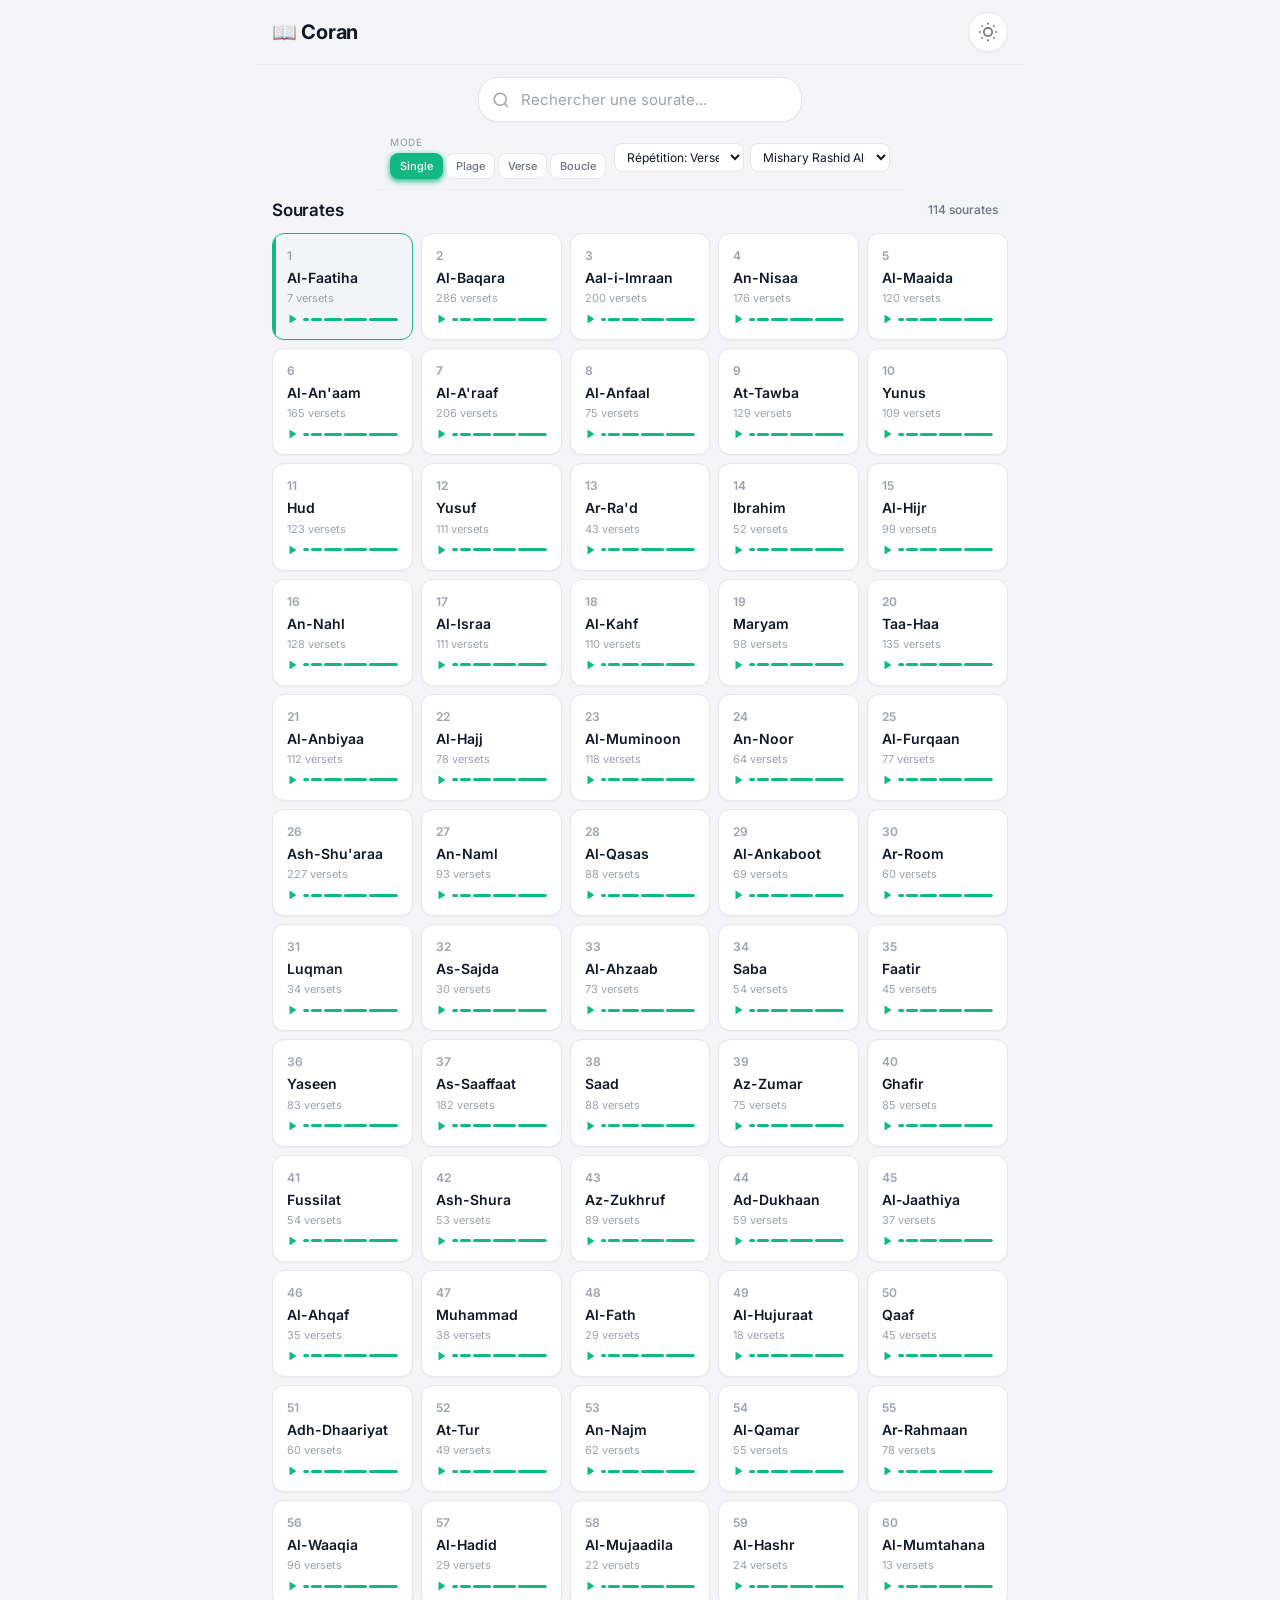
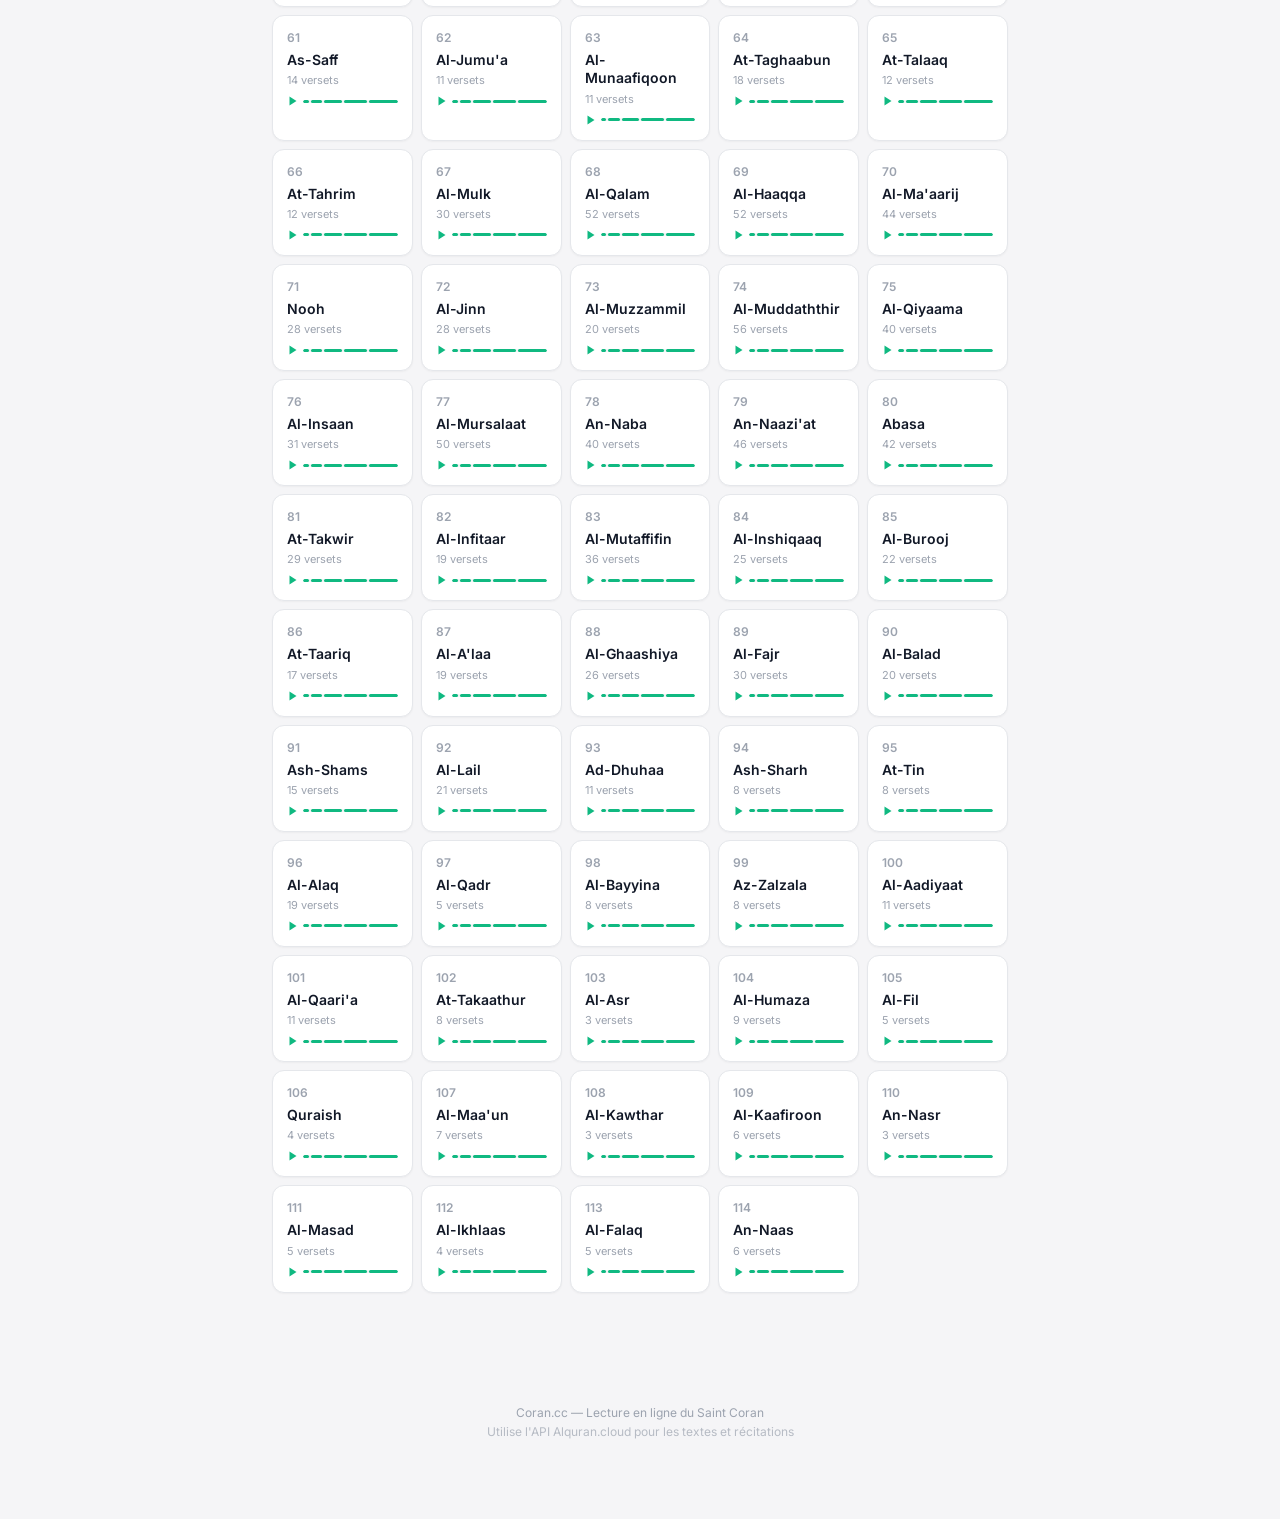
==== commit 3c13b4b6: "Boucle par page: select avec 4 options (Off/Verset/Sourate/Page) + fonction nextPage()" ====
--- a/coran.html
+++ b/coran.html
@@ -85,9 +85,9 @@
 .mode-chip.active { background: var(--primary); color: white; border-color: var(--primary); box-shadow: 0 2px 6px var(--primary); }
 .mode-chip:active { transform: scale(0.96); }
 .options-row-right { display: flex; align-items: center; gap: 6px; }
-.loop-toggle { display: flex; align-items: center; gap: 5px; padding: 5px 10px; border: 0.5px solid var(--border); border-radius: var(--radius-sm); background: var(--surface); color: var(--text-secondary); font-size: 12px; font-weight: 500; cursor: pointer; transition: all 0.15s ease; font-family: inherit; }
-.loop-toggle.active { background: var(--warning); color: white; border-color: var(--warning); box-shadow: 0 2px 6px var(--warning); }
-.loop-toggle:active { transform: scale(0.96); }
+.loop-toggle { display: none; }
+.loop-mode-select { padding: 5px 8px; border: 0.5px solid var(--border); border-radius: var(--radius-sm); background: var(--surface); color: var(--text); font-size: 12px; font-family: inherit; outline: none; cursor: pointer; max-width: 130px; }
+.loop-mode-select:focus { border-color: var(--primary); }
 .reciter-select { display: flex; flex-direction: column; gap: 3px; }
 .reciter-select select { padding: 5px 8px; border: 0.5px solid var(--border); border-radius: var(--radius-sm); background: var(--surface); color: var(--text); font-size: 12px; font-family: inherit; outline: none; cursor: pointer; max-width: 140px; }
 .reciter-select select:focus { border-color: var(--primary); }
@@ -239,10 +239,12 @@
           </div>
         </div>
         <div class="options-row-right">
-          <button class="loop-toggle" id="loopToggle" title="Activer la boucle">
-            <svg width="18" height="18" viewBox="0 0 24 24" fill="none" stroke="currentColor" stroke-width="2"><polyline points="17 1 21 5 17 9"/><path d="M3 11V9a4 4 0 0 1 4-4h14"/><polyline points="7 23 3 19 7 15"/><path d="M21 13v2a4 4 0 0 1-4 4H3"/></svg>
-            <span>Boucle</span>
-          </button>
+          <select class="loop-mode-select" id="loopModeSelect" title="Mode de répétition">
+            <option value="off">Répétition: Off</option>
+            <option value="verse" selected>Répétition: Verset</option>
+            <option value="surah">Répétition: Sourate</option>
+            <option value="page">Répétition: Page</option>
+          </select>
           <div class="reciter-select">
             <select id="reciterSelect"></select>
           </div>
@@ -418,6 +420,7 @@
   rangeStart: 1,
   rangeEnd: 5,
   loopEnabled: false,
+  loopMode: 'verse', // verse | surah | off
   currentPage: 1,
   downloadedSurahs: {},
   downloading: {},
@@ -439,9 +442,8 @@
   $$('.mode-chip').forEach(chip => {
     chip.classList.toggle('active', chip.dataset.mode === state.readingMode);
   });
-  const loopBtn = $('#loopToggle');
-  loopBtn.classList.toggle('active', state.loopEnabled);
-  loopBtn.querySelector('span').textContent = state.loopEnabled ? 'Boucle ✓' : 'Boucle';
+  const loopBtn = $('#loopModeSelect');
+  loopBtn.value = state.loopMode;
   $('#rangeConfigGlobal').style.display = state.readingMode === 'range' ? 'block' : 'none';
   $('#rangeStartGlobal').value = state.rangeStart;
   $('#rangeEndGlobal').value = state.rangeEnd;
@@ -539,14 +541,17 @@
 
 function setReadingMode(mode) {
   state.readingMode = mode;
-  state.loopEnabled = false;
   $$('.mode-chip').forEach(chip => {
     chip.classList.toggle('active', chip.dataset.mode === mode);
   });
   $('#rangeConfigGlobal').style.display = mode === 'range' ? 'block' : 'none';
   $('#pageConfigGlobal').style.display = mode === 'page' ? 'block' : 'none';
-  $('#loopToggle').classList.toggle('active', state.loopEnabled);
-  $('#loopToggle').querySelector('span').textContent = state.loopEnabled ? 'Boucle ✓' : 'Boucle';
+  updateLoopUI();
+}
+
+function updateLoopUI() {
+  const sel = $('#loopModeSelect');
+  if (sel) sel.value = state.loopMode;
 }
 
 function applyGlobalRange() {
@@ -578,14 +583,16 @@
   loadVerse(state.currentSurah, target);
 }
 
-function toggleLoop() {
-  state.loopEnabled = !state.loopEnabled;
-  const btn = $('#loopToggle');
-  btn.classList.toggle('active', state.loopEnabled);
-  btn.querySelector('span').textContent = state.loopEnabled ? 'Boucle ✓' : 'Boucle';
-  updatePlayerStatus(state.loopEnabled ? 'Boucle activée' : 'Boucle désactivée');
-}
-
+function updateLoopUI() {
+  const sel = $('#loopModeSelect');
+  if (sel) sel.value = state.loopMode;
+  updatePlayerStatus(`Répétition: ${state.loopMode === 'off' ? 'Off' : state.loopMode === 'verse' ? 'Verset' : state.loopMode === 'surah' ? 'Sourate' : 'Page'}`);
+}
+
+function setLoopMode(mode) {
+  state.loopMode = mode;
+  updateLoopUI();
+}
 function setReciter(reciterId) {
   state.reciter = reciterId;
   const select = $('#reciterSelect');
@@ -741,13 +748,34 @@
 }
 
 function onAudioEnded() {
+  state.isPlaying = false;
   if (state.readingMode === 'range') return;
-  if (state.loopEnabled) {
+  if (state.loopMode === 'verse') {
     const url = getRecitationUrl(state.currentSurah, state.currentVerse, state.reciter);
     url.then(u => { if (u) playAudioUrl(u); });
+  } else if (state.loopMode === 'surah') {
+    nextVerse();
+  } else if (state.loopMode === 'page') {
+    nextPage();
   } else {
     nextVerse();
   }
+}
+
+function nextPage() {
+  const page = Math.floor((state.currentVerse - 1) / 15) + 1;
+  const nextPageNum = page + 1;
+  const firstVerseOfNextPage = (nextPageNum - 1) * 15 + 1;
+  const max = AYAH_COUNTS[state.currentSurah - 1];
+  if (firstVerseOfNextPage <= max) {
+    state.currentVerse = firstVerseOfNextPage;
+  } else if (state.currentSurah < 114) {
+    state.currentSurah++;
+    state.currentVerse = 1;
+  }
+  loadVerse(state.currentSurah, state.currentVerse).then(() => {
+    playCurrentVerse();
+  });
 }
 
 function prevVerse() {
@@ -762,7 +790,7 @@
     state.currentVerse = AYAH_COUNTS[state.currentSurah - 1];
   }
   loadVerse(state.currentSurah, state.currentVerse).then(() => {
-    if (state.isPlaying) playCurrentVerse();
+    playCurrentVerse();
   });
 }
 
@@ -779,7 +807,7 @@
     state.currentVerse = 1;
   }
   loadVerse(state.currentSurah, state.currentVerse).then(() => {
-    if (state.isPlaying) playCurrentVerse();
+    playCurrentVerse();
   });
 }
 
@@ -933,7 +961,7 @@
   $$('.mode-chip').forEach(chip => {
     chip.addEventListener('click', () => setReadingMode(chip.dataset.mode));
   });
-  $('#loopToggle').addEventListener('click', toggleLoop);
+  $('#loopModeSelect').addEventListener('change', (e) => setLoopMode(e.target.value));
   $('#rangeApplyBtnGlobal').addEventListener('click', applyGlobalRange);
   $('#pageGoBtnGlobal').addEventListener('click', applyGlobalPage);
   $('#pageInputGlobal').addEventListener('keydown', (e) => {
